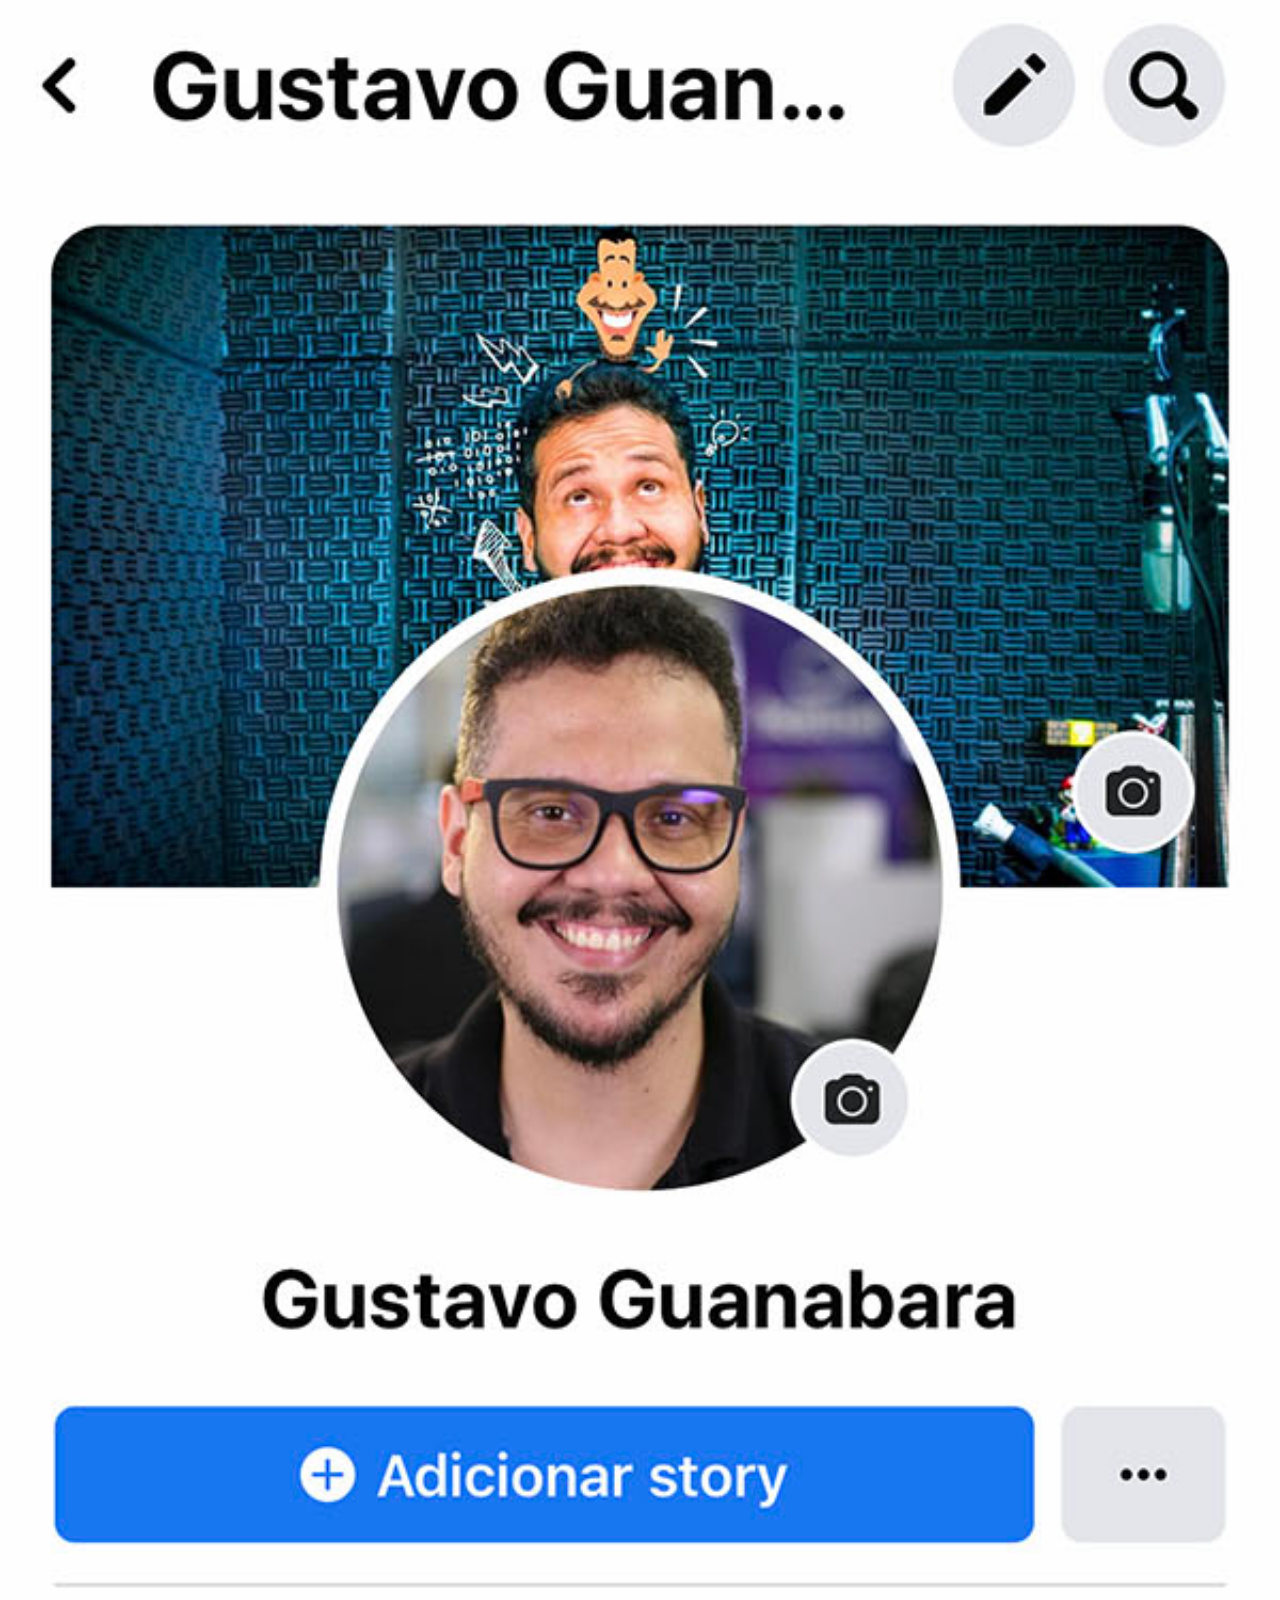
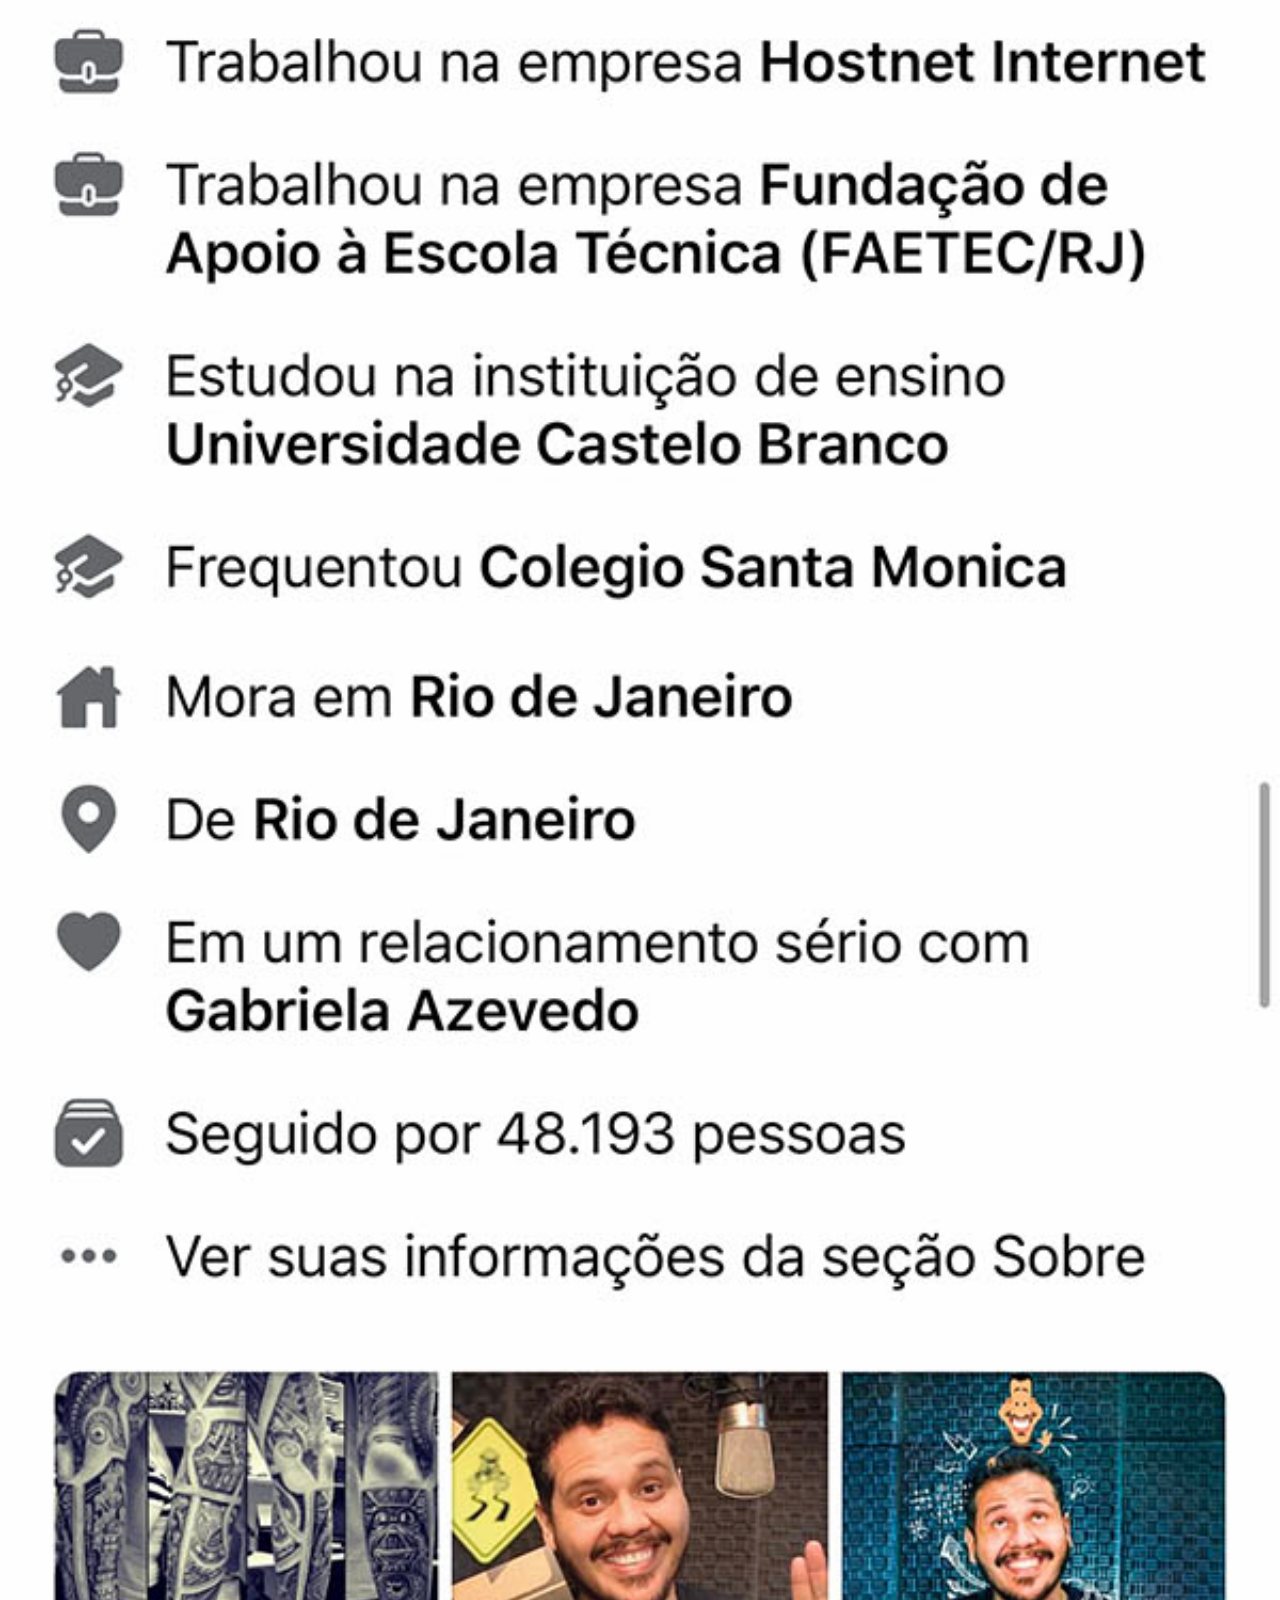
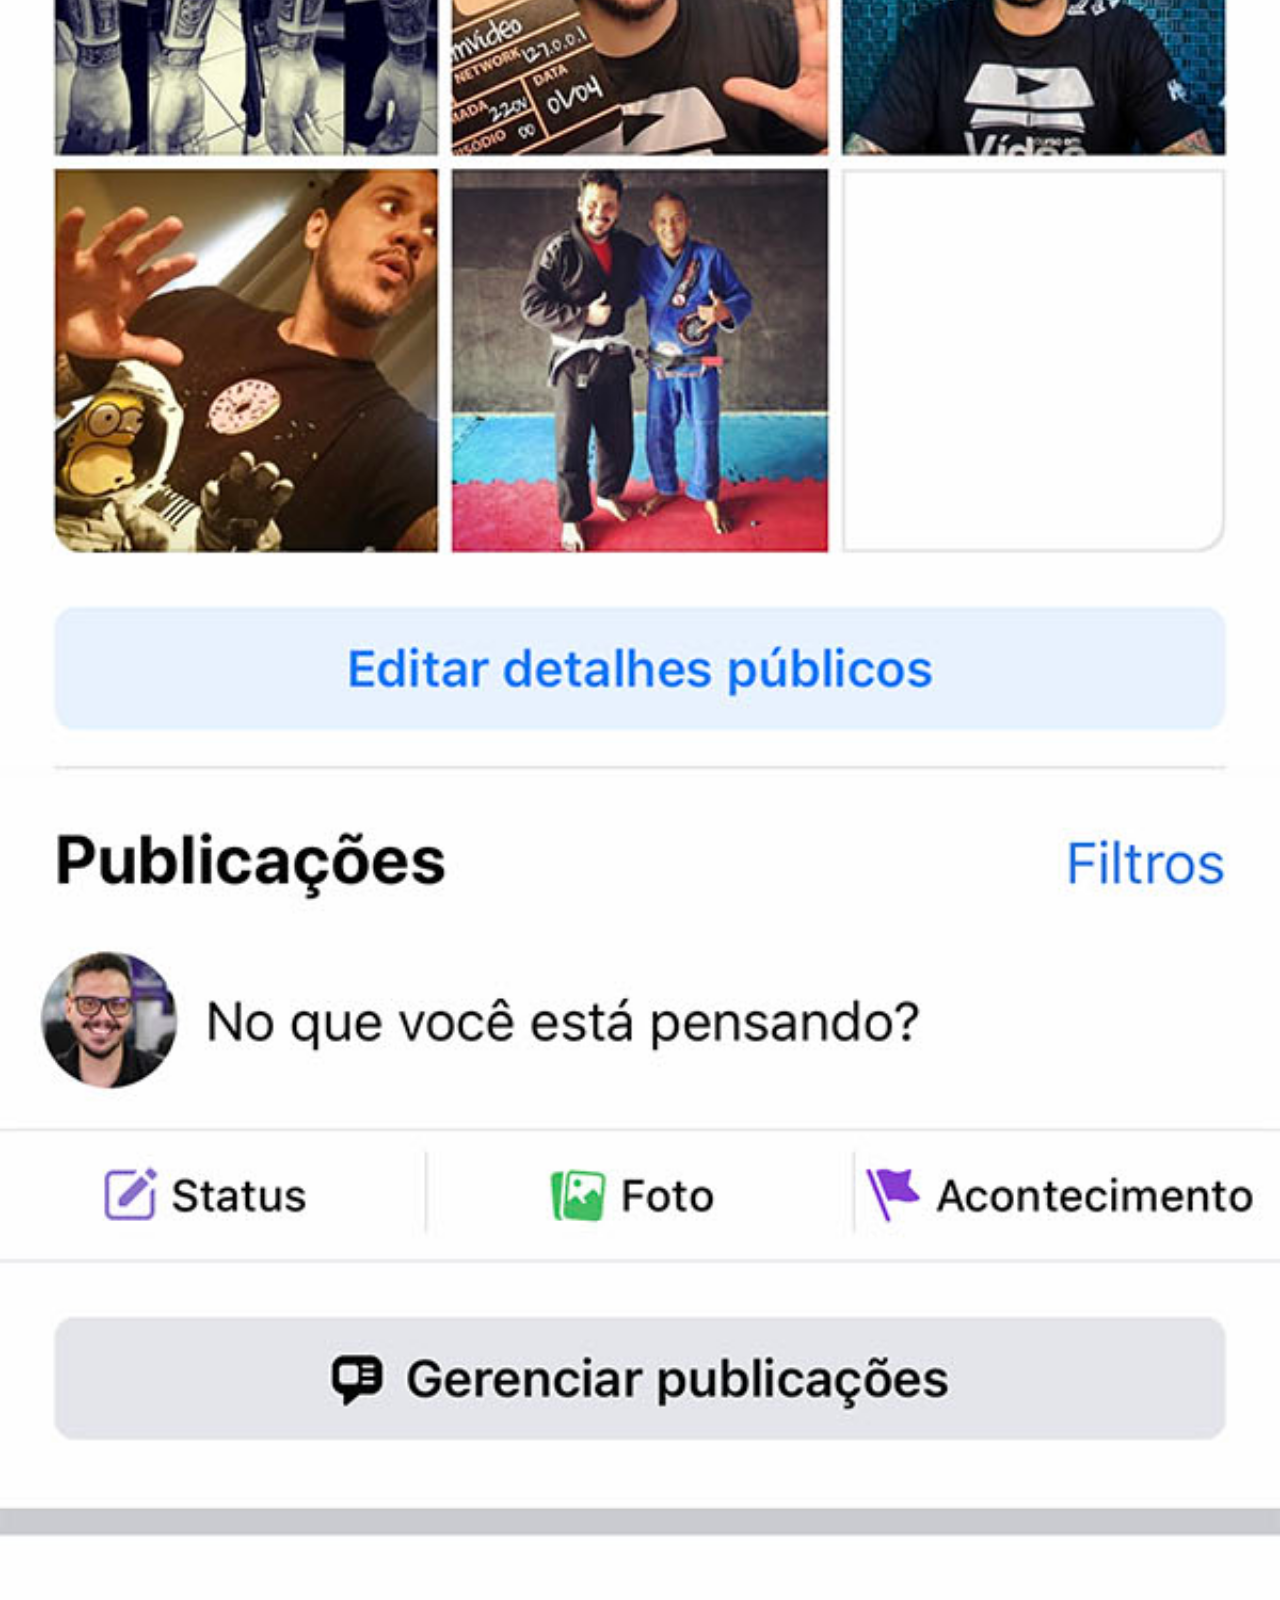
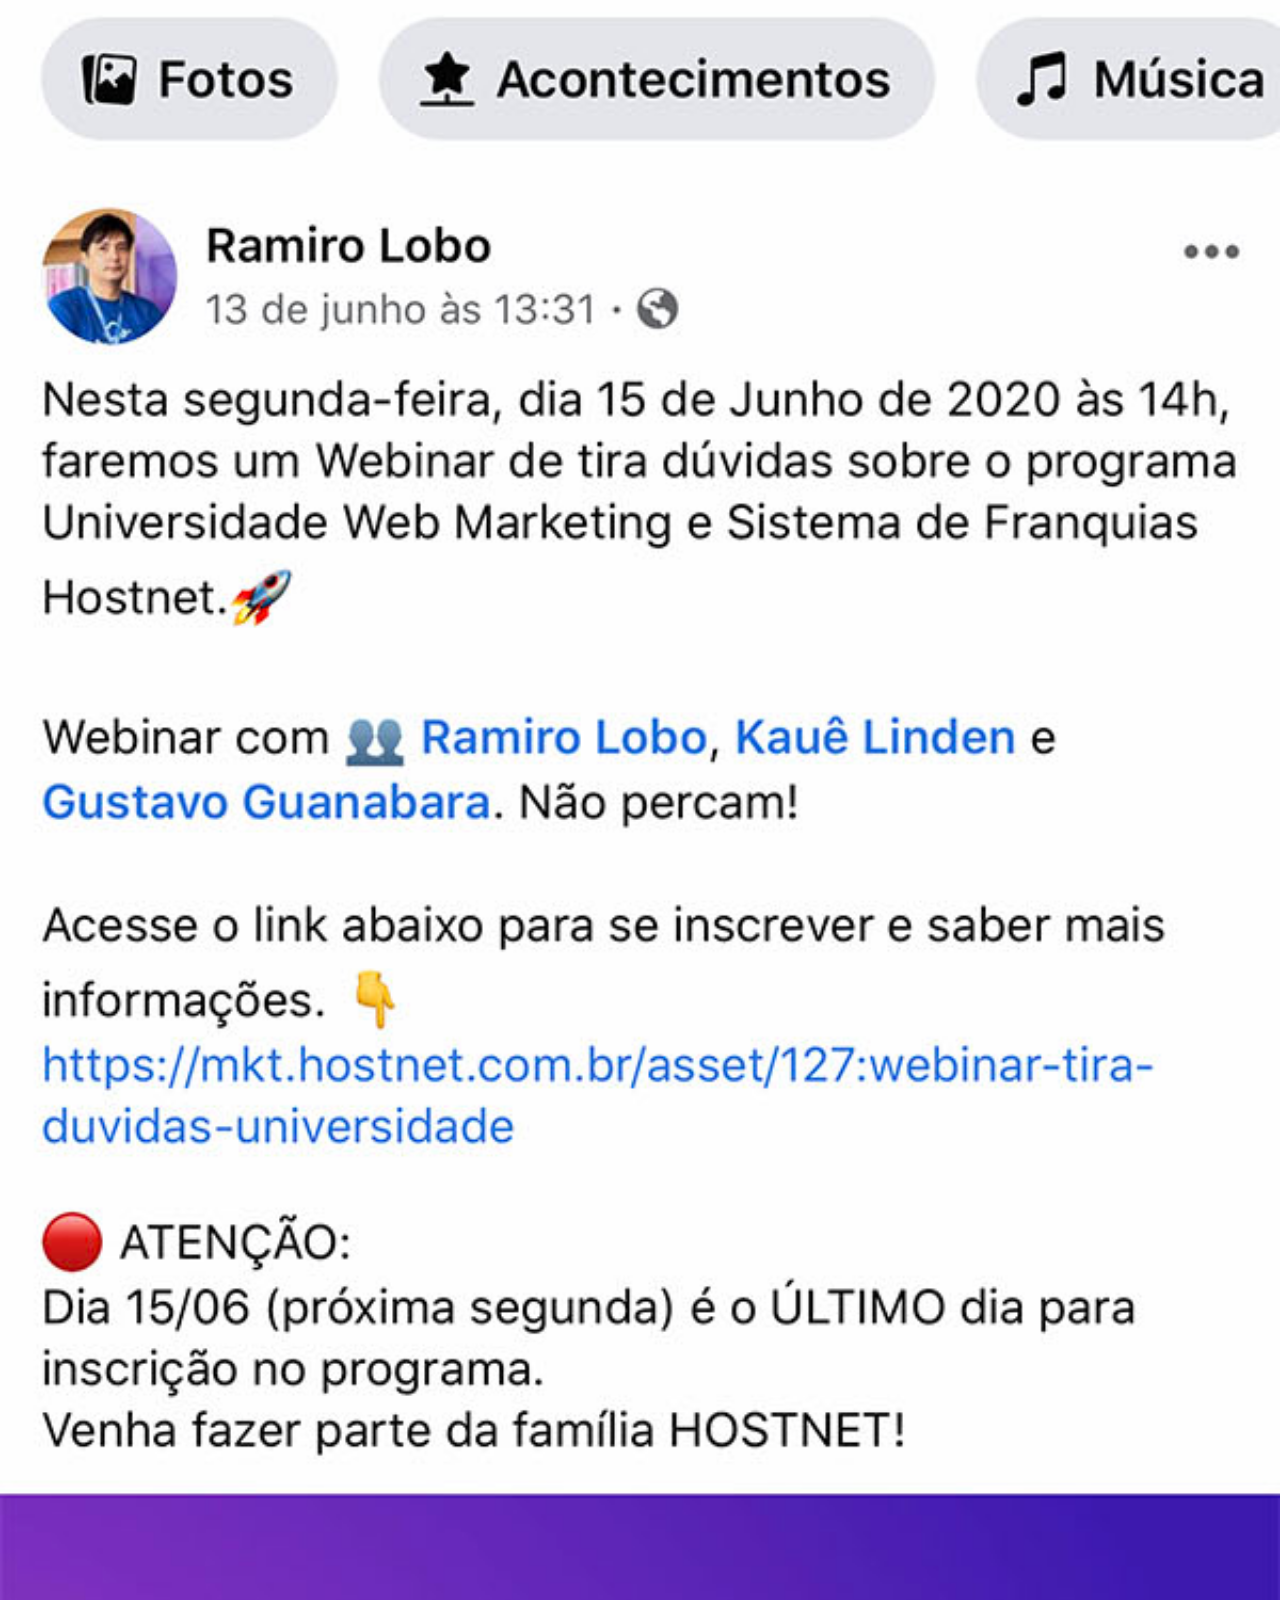
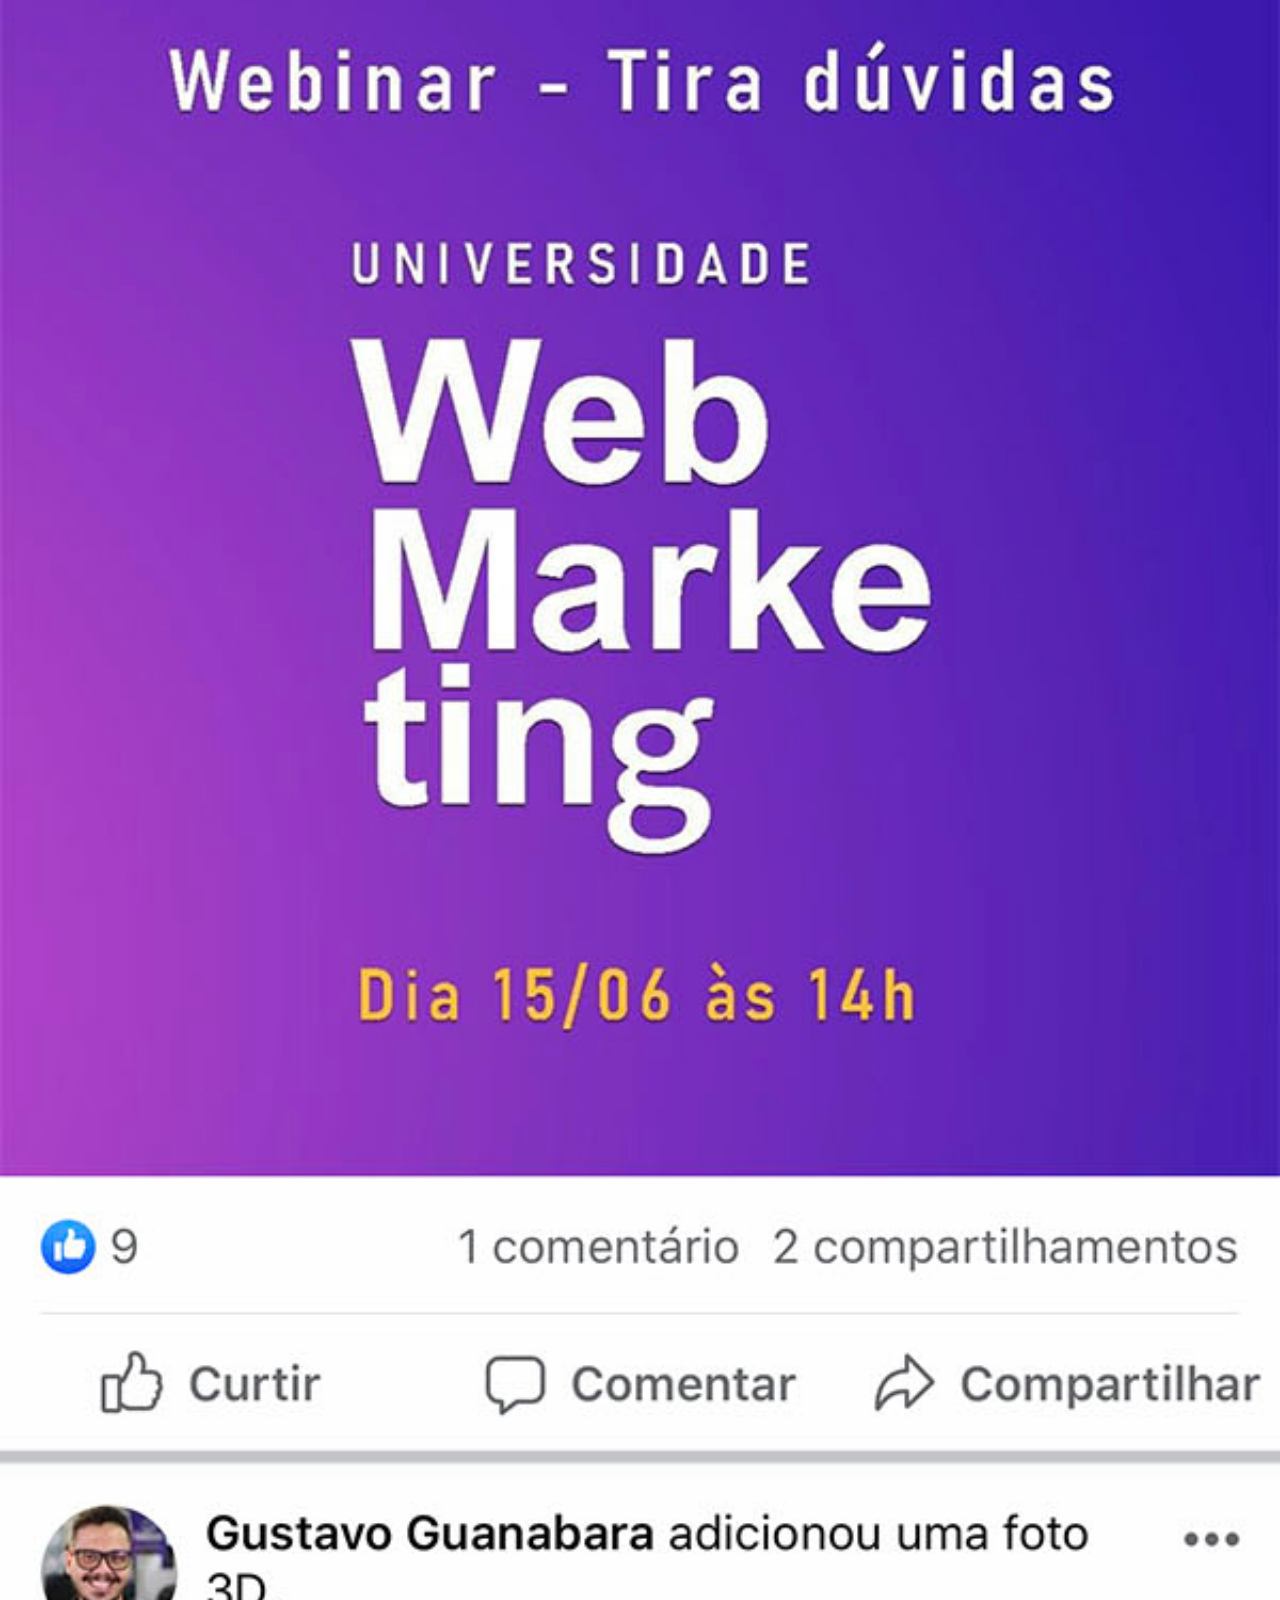
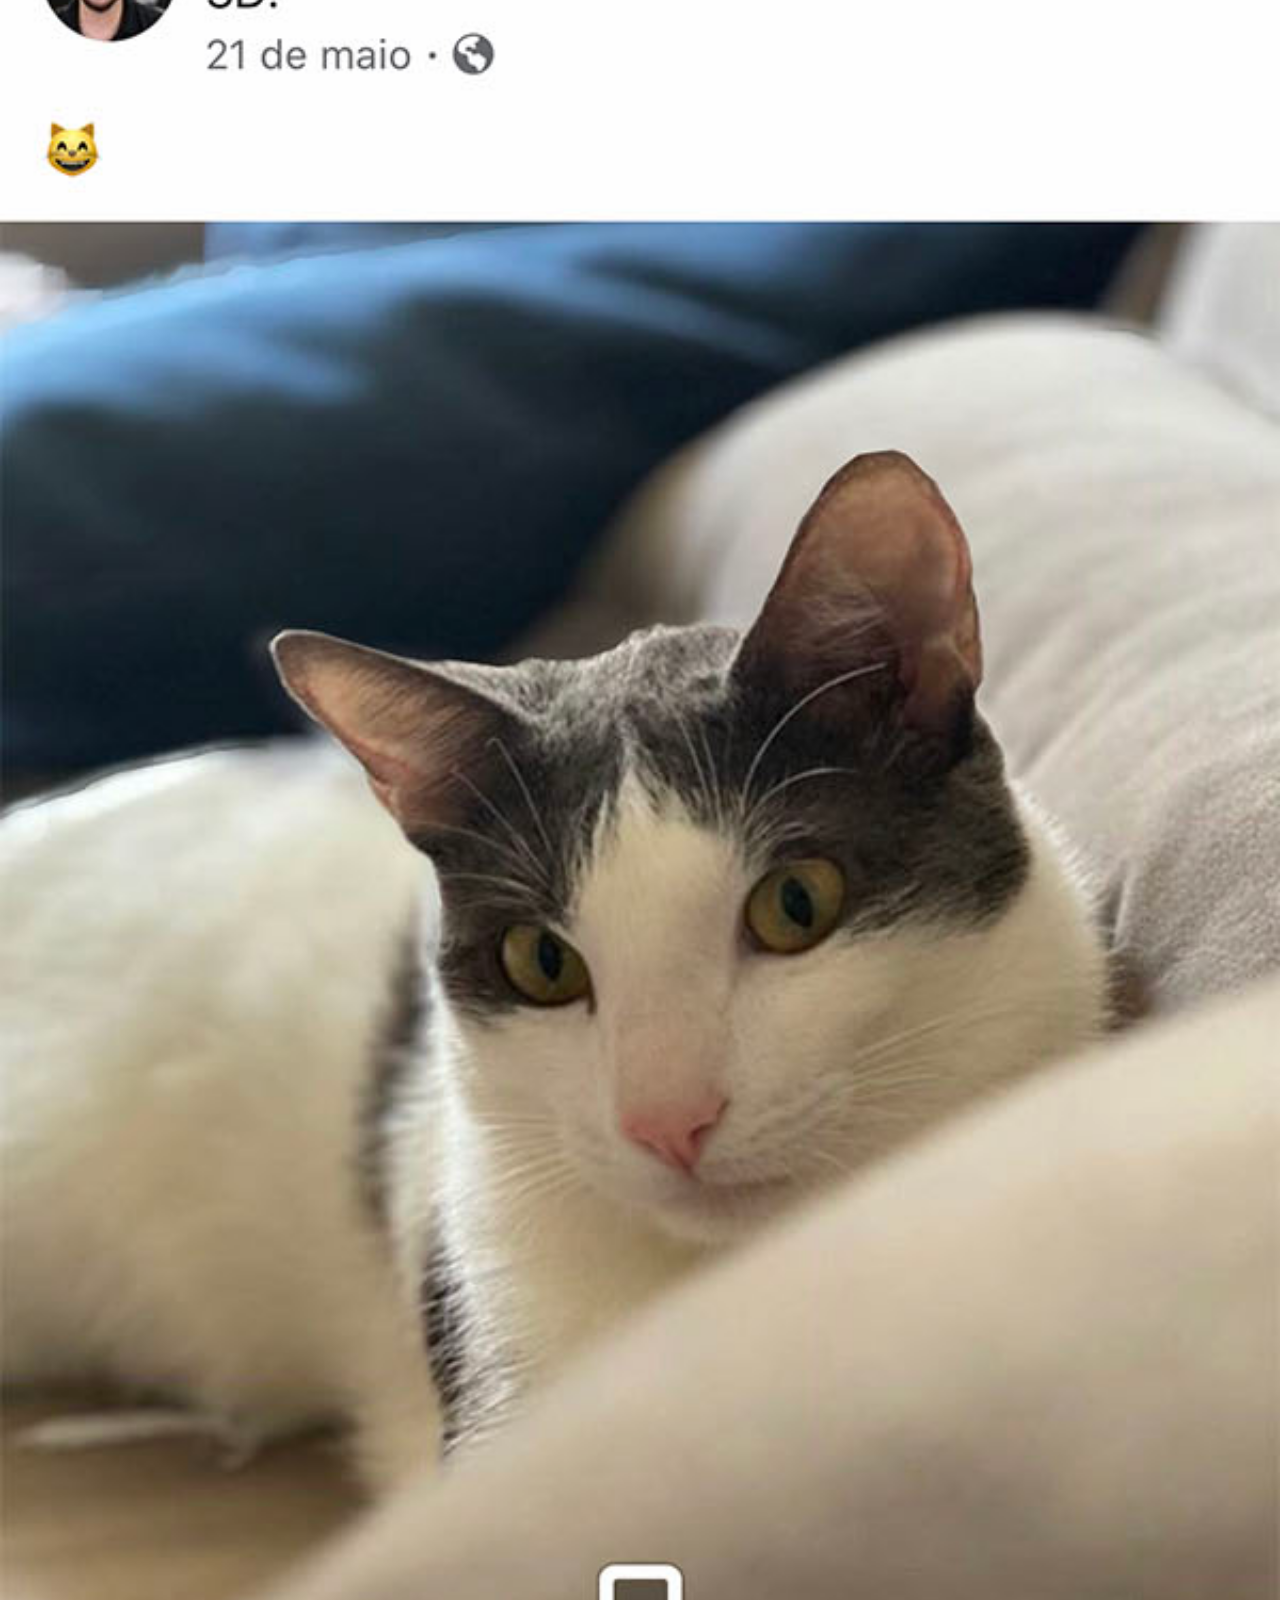
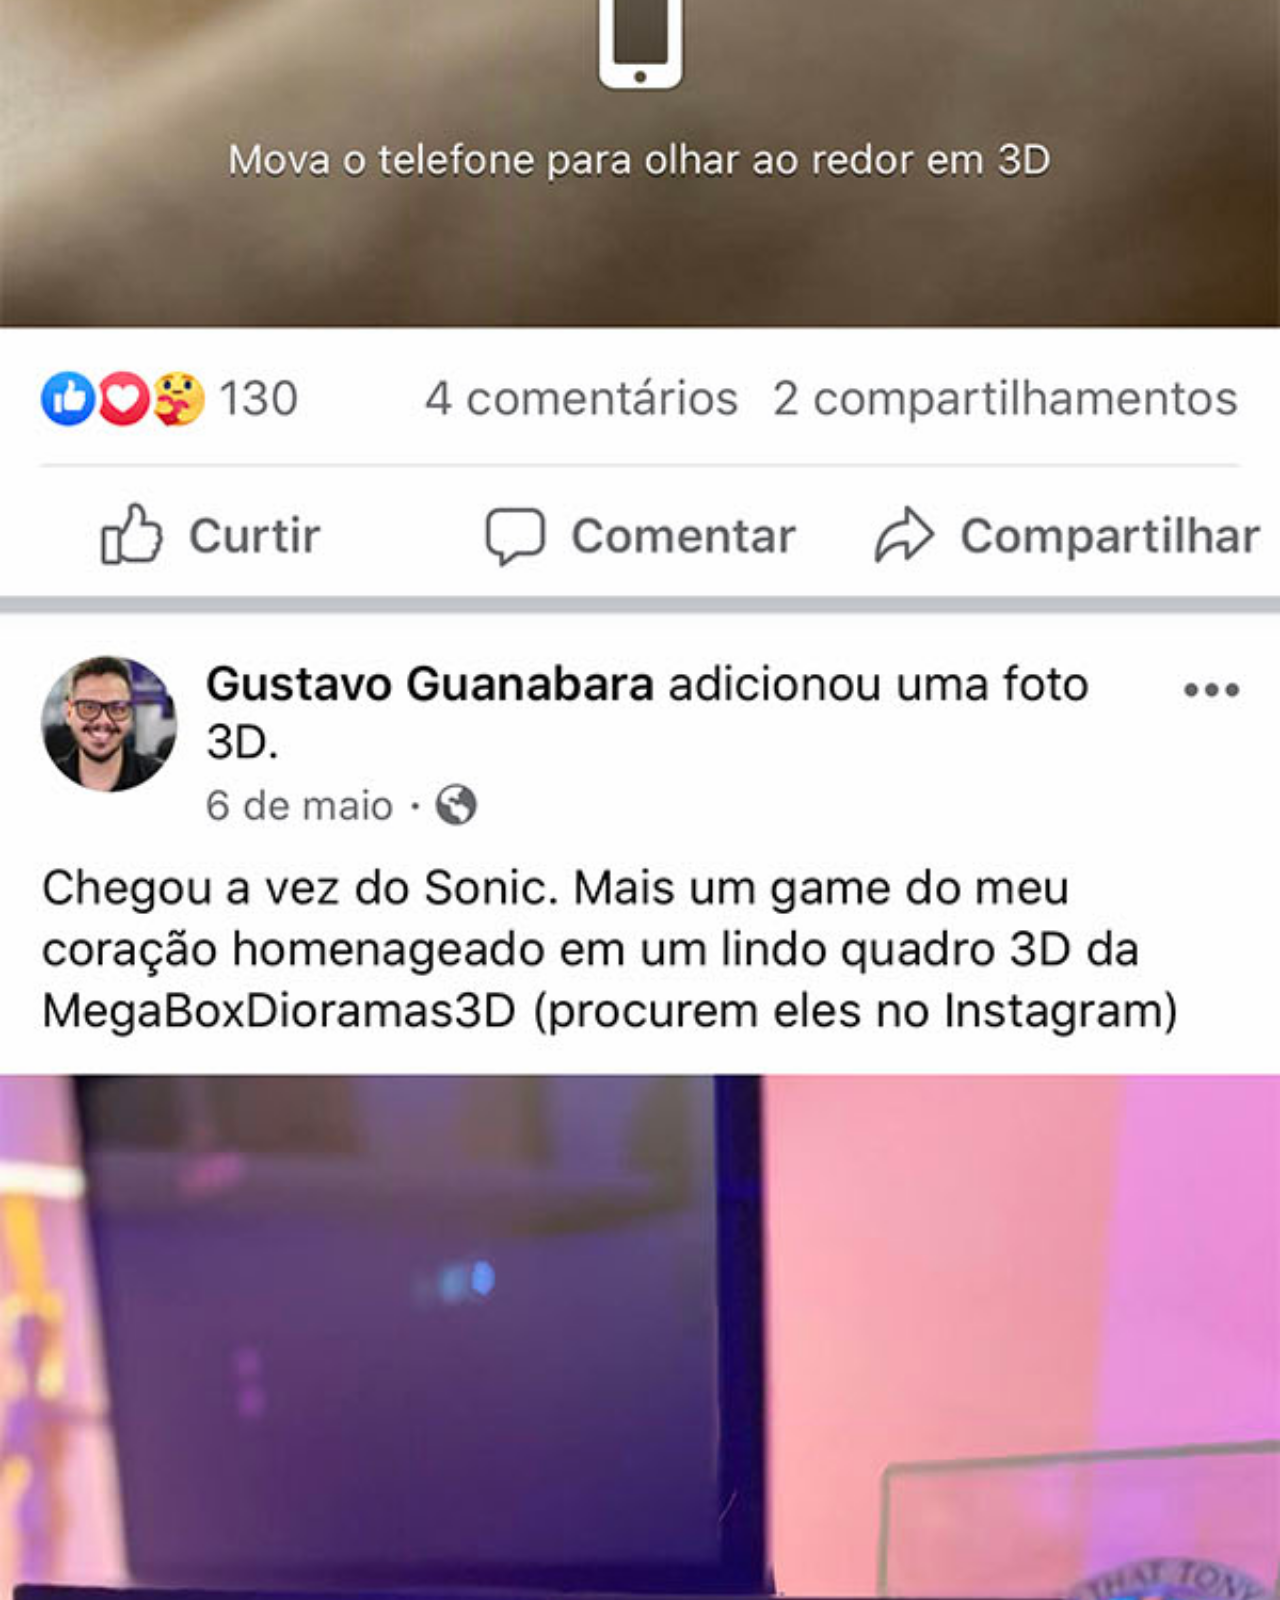
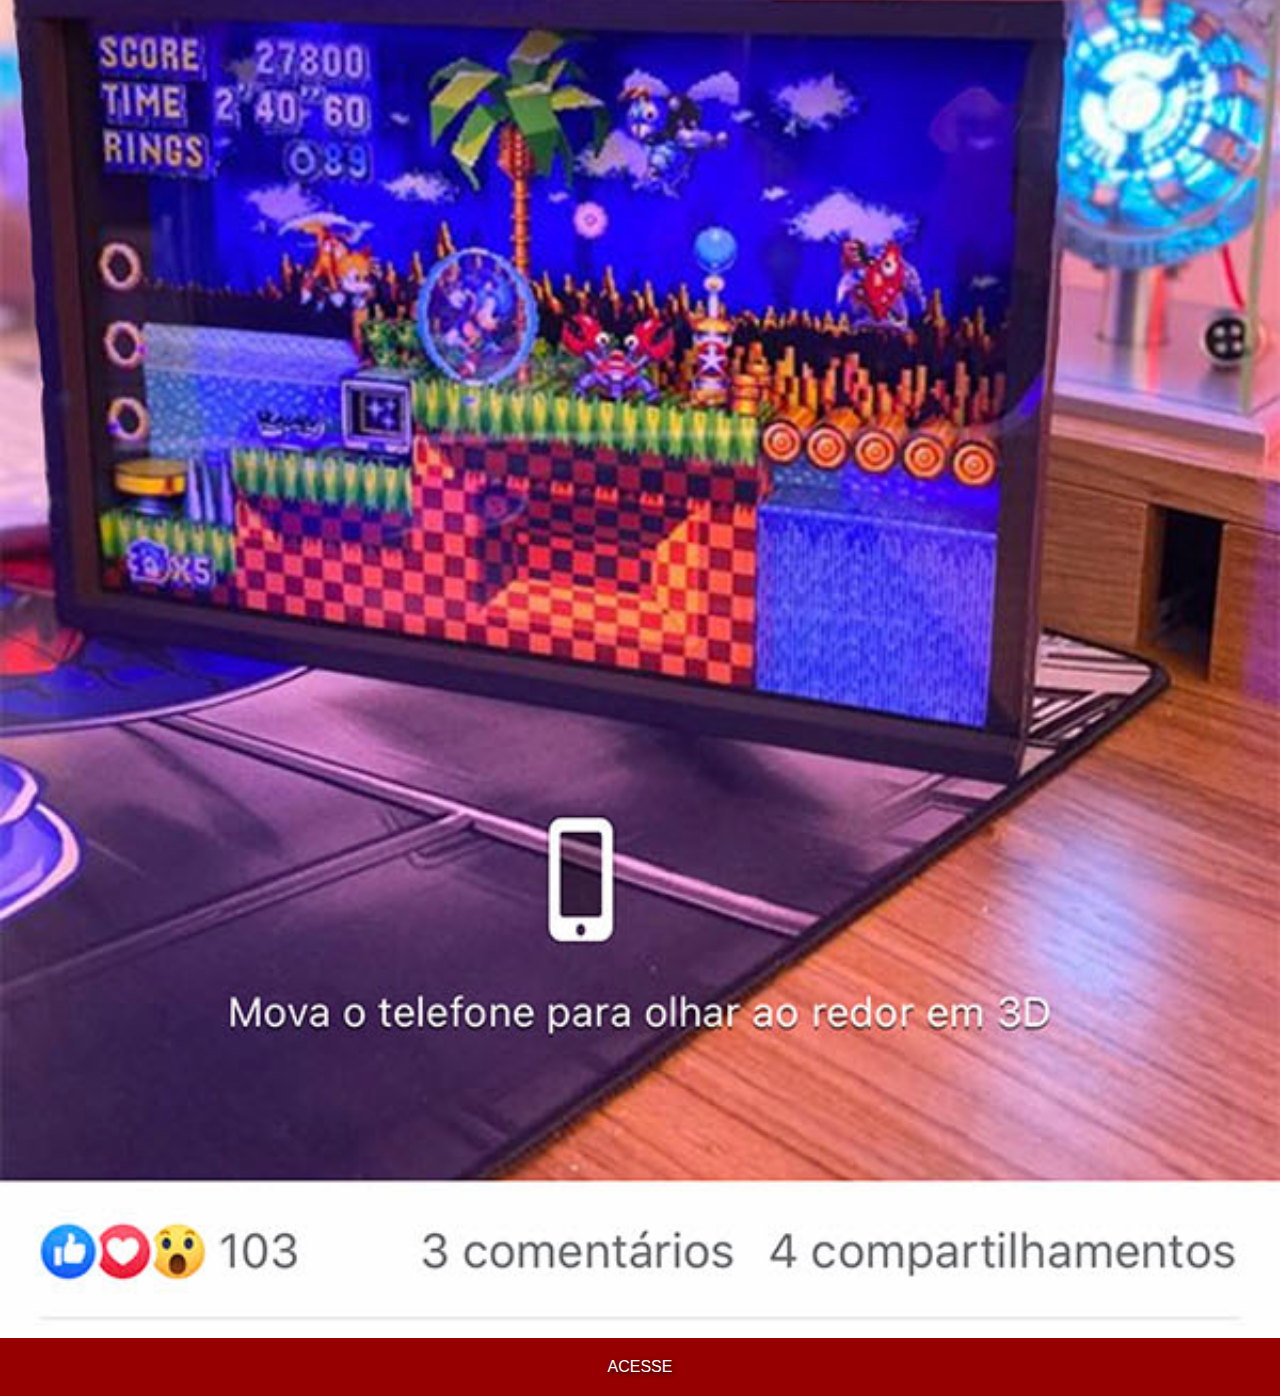
==== facebook.html @ e5d43794 "tela pronta" ====
<!DOCTYPE html>
<html lang="en">
<head>
    <meta charset="UTF-8">
    <meta http-equiv="X-UA-Compatible" content="IE=edge">
    <meta name="viewport" content="width=device-width, initial-scale=1.0">
    <title>Facebook</title>
    <link rel="stylesheet" href="estilos/social.css">
</head>
<body>
    <img src="./imagens/tela-facebook.jpg" alt="Facebook">
    <a href="https://pt-br.facebook.com/" target="_blank">ACESSE</a>
</body>
</html>
---- estilos/social.css ----
* {
    margin: 0px;
    padding: 0px;
}

body {
    font-family: Arial, Helvetica, sans-serif;
}

::-webkit-scrollbar {
    width: 0px;
    height: 0px;
}

img {   
    width: 100vw;
}

a {
    display: block;
    padding: 20px;
    margin-top: -4px;
    background-color: rgb(150, 0, 0);
    color: white;
    text-decoration: none;
    text-align: center;
    text-shadow: 2px 2px 4px #000000bf;
}

a:hover {
    background-color: rgb(255, 0, 0);
    transition-duration: .8s;
}

a:active {
    background-color: rgb(180, 0, 0);
    transition-duration: 0s;
}
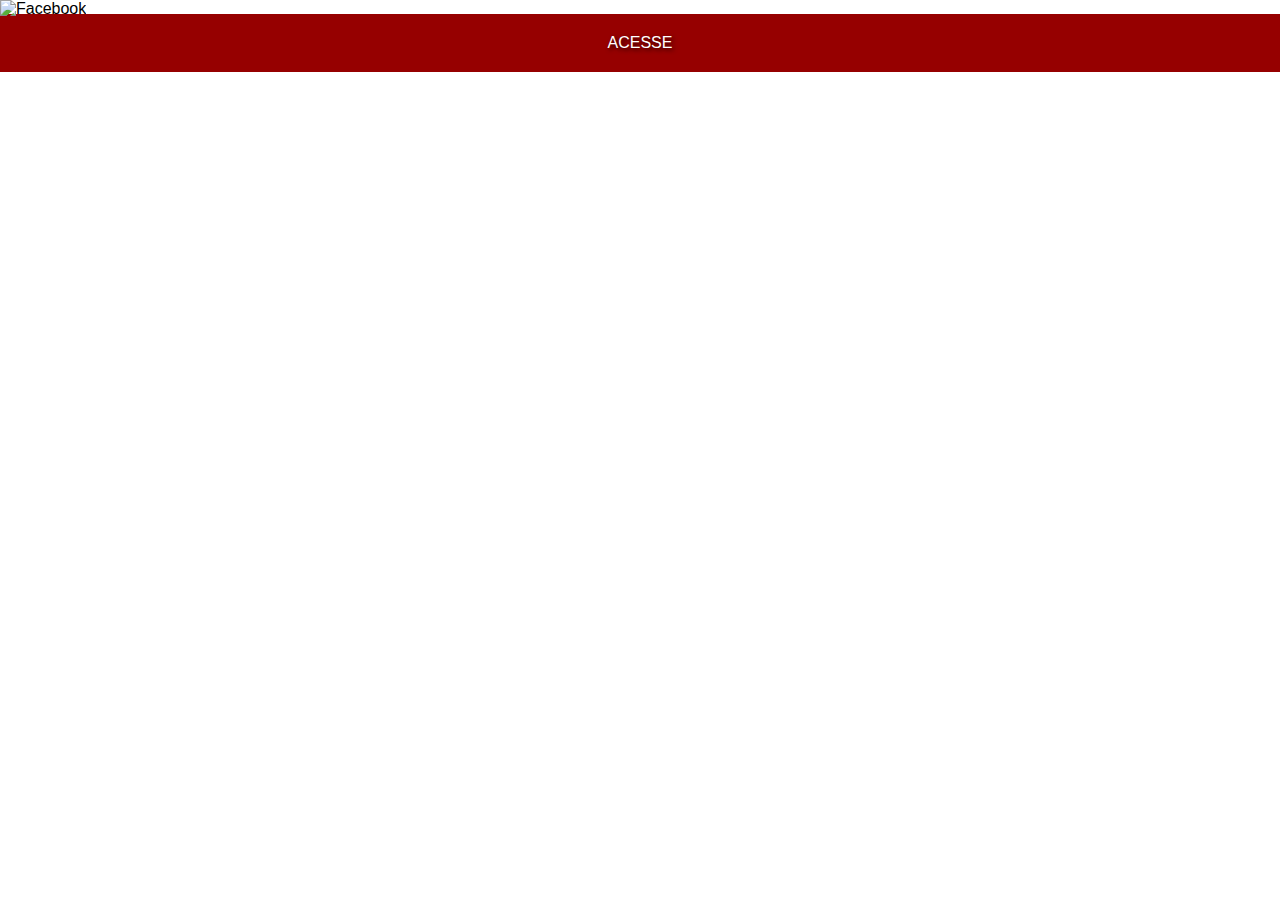
==== commit f9d60f7c: "projeto pronto" ====
--- a/facebook.html
+++ b/facebook.html
@@ -8,7 +8,7 @@
     <link rel="stylesheet" href="estilos/social.css">
 </head>
 <body>
-    <img src="./imagens/tela-facebook.jpg" alt="Facebook">
+    <img src="./imagens/tela-facebook.png" alt="Facebook">
     <a href="https://pt-br.facebook.com/" target="_blank">ACESSE</a>
 </body>
 </html>